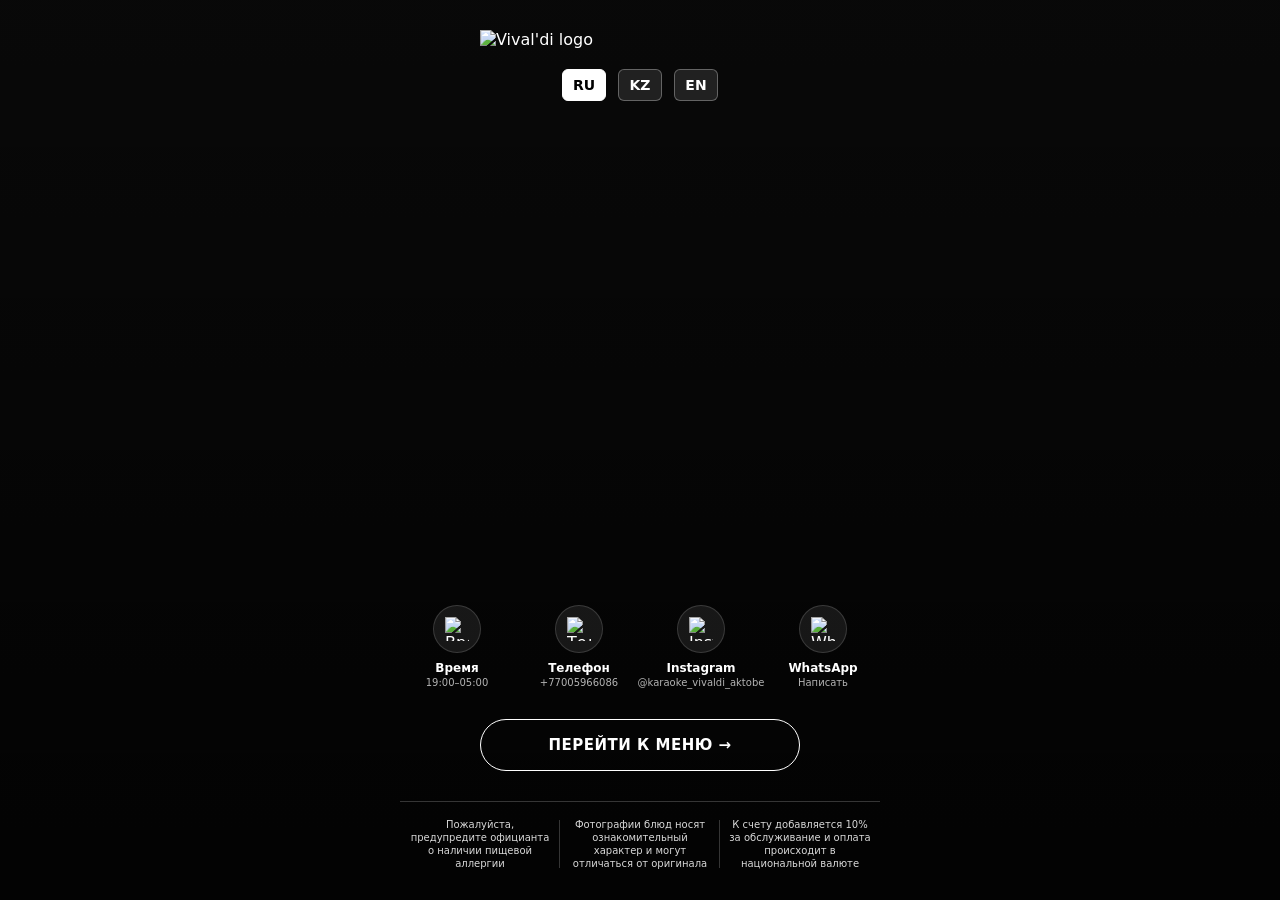
==== index.html @ 63a1ab60 "commit" ====
<!DOCTYPE html>
<html lang="ru">

<head>
    <meta charset="UTF-8">
    <meta name="viewport" content="width=device-width, initial-scale=1.0">
    <title>VIVAL'DI</title>

    <style>
    *,
    *::before,
    *::after {
        box-sizing: border-box;
        margin: 0;
        padding: 0;
    }

    html {
        -webkit-text-size-adjust: 100%;
        /* Добавили надежные шрифты с полной поддержкой казахской кириллицы на первое место */
        font-family: 'Inter', 'Roboto', 'Open Sans', system-ui, -apple-system, BlinkMacSystemFont, 'Segoe UI', Arial, sans-serif;
    }

    body {
        width: 100%;
        min-height: 100vh;
        min-height: 100dvh;
        background-color: #111;
        color: #ffffff;
        overflow-x: hidden;
    }

    /* ФОНОВОЕ ИЗОБРАЖЕНИЕ */
    .bg-wrapper {
        background:
            linear-gradient(
                rgba(0, 0, 0, 0.5),
                rgba(0, 0, 0, 0.85)
            ),
            url('images/402.png') center / cover no-repeat;

        min-height: 100vh;
        min-height: 100dvh;

        display: flex;
        flex-direction: column;
        align-items: center;
        /* Удалили justify-content: center, чтобы контент не сбивался в центр */
    }

    /* ОСНОВНОЙ КОНТЕЙНЕР */
    .page {
        width: 100%;
        max-width: 520px;
        min-height: 100vh;
        min-height: 100dvh;

        padding: 30px 20px 20px;

        display: flex;
        flex-direction: column;
        align-items: center;
    }

    /* ЛОГОТИП */
    .logo {
        width: 320px;
        max-width: 100%;
        height: auto;
        object-fit: contain;
        display: block;
        margin-bottom: 20px;
        mix-blend-mode: screen;
    }

    /* ЯЗЫКИ */
    .languages {
        display: flex;
        justify-content: center;
        align-items: center;
        gap: 12px;
        margin-bottom: 30px;
    }

    .lang-btn {
        text-decoration: none;
        color: #ffffff;
        font-size: 14px;
        font-weight: 700;

        width: 44px;
        height: 32px;

        display: flex;
        align-items: center;
        justify-content: center;

        border-radius: 6px;
        background: rgba(255, 255, 255, 0.1);
        border: 1px solid rgba(255, 255, 255, 0.3);

        transition: all 0.2s ease;
        -webkit-tap-highlight-color: transparent;
    }

    .lang-btn.active,
    .lang-btn:active {
        background: #ffffff;
        color: #000000;
        border-color: #ffffff;
    }

    /* СТИЛИ ДЛЯ КАРТОЧЕК НАПИТКОВ И МЕНЮ */
    .category {
        width: 100%;
        display: flex;
        flex-direction: column;
        gap: 12px;
        margin-bottom: 24px;
    }

    .category-title {
        font-size: 18px;
        font-weight: 700;
        letter-spacing: 1px;
        text-transform: uppercase;
        margin-bottom: 8px;
        color: #ffffff;
    }

    .product {
        position: relative;
        display: flex;
        align-items: center;
        gap: 14px;
        width: 100%;
        min-height: 72px;
        padding: 10px 14px;
        
        background: rgba(255, 255, 255, 0.05);
        border: 1px solid rgba(255, 255, 255, 0.12);
        border-radius: 14px;
        backdrop-filter: blur(10px);
        -webkit-backdrop-filter: blur(10px);
        box-shadow: 0 4px 15px rgba(0, 0, 0, 0.2);
    }

    .product-image {
        width: 48px;
        height: 48px;
        object-fit: contain;
        flex-shrink: 0;
        border-radius: 8px;
    }

    .product-info {
        display: flex;
        flex-direction: column;
        justify-content: center;
        gap: 2px;
        flex: 1;
        min-width: 0;
    }

    .product-title {
        font-size: 14px;
        font-weight: 700;
        color: #ffffff;
        line-height: 1.2;
        white-space: nowrap;
        overflow: hidden;
        text-overflow: ellipsis;
    }

    .product-volume {
        font-size: 12px;
        font-weight: 400;
        color: rgba(255, 255, 255, 0.6);
    }

    .product-price {
        font-size: 15px;
        font-weight: 700;
        color: #ffffff;
        white-space: nowrap;
        margin-left: auto;
        flex-shrink: 0;
        padding-left: 8px;
    }

    /* КОНТАКТЫ */
    .contacts {
        display: grid;
        grid-template-columns: repeat(4, minmax(0, 1fr));
        gap: 8px;
        width: 100%;
        /* margin-top: auto плавно прижмет контакты к нижней части перед кнопкой меню */
        margin-top: auto; 
        margin-bottom: 30px;
    }

    .contact {
        display: flex;
        flex-direction: column;
        align-items: center;
        text-align: center;
        min-width: 0;
    }

    .contact-icon-wrapper {
        width: 48px;
        height: 48px;
        display: flex;
        align-items: center;
        justify-content: center;
        margin-bottom: 8px;
        background: rgba(255, 255, 255, 0.08);
        border-radius: 50%;
        border: 1px solid rgba(255, 255, 255, 0.15);
    }

    .contact-icon-wrapper img {
        width: 24px;
        height: 24px;
        object-fit: contain;
    }

    .contact-text,
    .contact-text a {
        color: #ffffff;
        text-decoration: none;
        font-size: 12px;
        font-weight: 600;
        line-height: 1.2;
    }

    .contact-text span {
        display: block;
        font-size: 10px;
        font-weight: 400;
        color: rgba(255, 255, 255, 0.7);
        margin-top: 2px;
        overflow: hidden;
        text-overflow: ellipsis;
        white-space: nowrap;
    }

    /* КНОПКА МЕНЮ */
    .menu-btn-container {
        width: 100%;
        display: flex;
        justify-content: center;
        margin-bottom: 30px;
    }

    .menu-button {
        display: flex;
        align-items: center;
        justify-content: center;
        gap: 10px;

        width: 100%;
        max-width: 320px;
        height: 52px;

        background: transparent;
        border: 1.5px solid #ffffff;
        border-radius: 30px;

        color: #ffffff;
        text-decoration: none;

        font-size: 15px;
        font-weight: 600;
        letter-spacing: 0.5px;

        transition: all 0.2s ease;
        -webkit-tap-highlight-color: transparent;
    }

    .menu-button:active {
        transform: scale(0.97);
        background: rgba(255, 255, 255, 0.1);
    }

    /* ИНФОРМАЦИОННЫЙ БЛОК */
    .info-block {
        display: flex;
        width: 100%;
        border-top: 1px solid rgba(255, 255, 255, 0.2);
        padding-top: 16px;
        align-items: flex-start;
        margin-bottom: 10px;
    }

    .info-col {
        flex: 1;
        display: flex;
        justify-content: center;
        text-align: center;
        padding: 0 8px;
        position: relative;
    }

    /* РАЗДЕЛИТЕЛИ */
    .info-col:not(:last-child)::after {
        content: '';
        position: absolute;
        right: 0;
        top: 2px;
        bottom: 2px;
        width: 1px;
        background: rgba(255, 255, 255, 0.2);
    }

    .info-text {
        font-size: 10px;
        line-height: 1.3;
        color: rgba(255, 255, 255, 0.85);
    }

    /* МАЛЕНЬКИЕ ЭКРАНЫ */
    @media (max-width: 360px) {
        .contact-text,
        .contact-text a {
            font-size: 11px;
        }
        .contact-icon-wrapper {
            width: 42px;
            height: 42px;
        }
        .contact-icon-wrapper img {
            width: 20px;
            height: 20px;
        }
    }
    </style>
</head>

<body>
    <div class="bg-wrapper">
        <div class="page">

            <!-- ЛОГОТИП -->
            <img
                class="logo"
                src="images/logovi.png"
                alt="Vival'di logo"
            >

            <!-- ЯЗЫКИ -->
            <div class="languages">
                <a href="index.html" class="lang-btn active">RU</a>
                <a href="index_kz.html" class="lang-btn">KZ</a>
                <a href="index_en.html" class="lang-btn">EN</a>
            </div>

            <!-- КОНТАКТЫ -->
            <div class="contacts">

                <!-- ВРЕМЯ РАБОТЫ -->
                <div class="contact">
                    <div class="contact-icon-wrapper">
                        <img src="images/clock.png" alt="Время">
                    </div>

                    <div class="contact-text">
                        Время
                        <span>19:00–05:00</span>
                    </div>
                </div>

                <!-- ТЕЛЕФОН -->
                <div class="contact">
                    <div class="contact-icon-wrapper">
                        <img src="images/phone.png" alt="Телефон">
                    </div>

                    <div class="contact-text">
                        <a href="tel:+77005966086">
                            Телефон
                            <span>+77005966086</span>
                        </a>
                    </div>
                </div>

                <!-- INSTAGRAM -->
                <div class="contact">
                    <div class="contact-icon-wrapper">
                        <img src="images/instagram.png" alt="Instagram">
                    </div>

                    <div class="contact-text">
                        <a
                            href="https://www.instagram.com/karaoke_vivaldi_aktobe"
                            target="_blank"
                            rel="noopener noreferrer"
                        >
                            Instagram
                            <span>@karaoke_vivaldi_aktobe</span>
                        </a>
                    </div>
                </div>

                <!-- WHATSAPP -->
                <div class="contact">
                    <div class="contact-icon-wrapper">
                        <img src="images/whatsapp.png" alt="WhatsApp">
                    </div>

                    <div class="contact-text">
                        <a
                            href="https://wa.me/77005966086"
                            target="_blank"
                            rel="noopener noreferrer"
                        >
                            WhatsApp
                            <span>Написать</span>
                        </a>
                    </div>
                </div>

            </div>

            <!-- КНОПКА ПЕРЕХОДА В МЕНЮ -->
            <div class="menu-btn-container">
                <a class="menu-button" href="vivaldi_menu.html">
                    ПЕРЕЙТИ К МЕНЮ &rarr;
                </a>
            </div>

            <!-- ИНФОРМАЦИЯ ВНИЗУ -->
            <div class="info-block">

                <div class="info-col">
                    <div class="info-text">
                        Пожалуйста, предупредите официанта о наличии пищевой аллергии
                    </div>
                </div>

                <div class="info-col">
                    <div class="info-text">
                        Фотографии блюд носят ознакомительный характер и могут отличаться от оригинала
                    </div>
                </div>

                <div class="info-col">
                    <div class="info-text">
                        К счету добавляется 10% за обслуживание и оплата происходит в национальной валюте
                    </div>
                </div>
            </div>

        </div>
    </div>
</body>

</html>
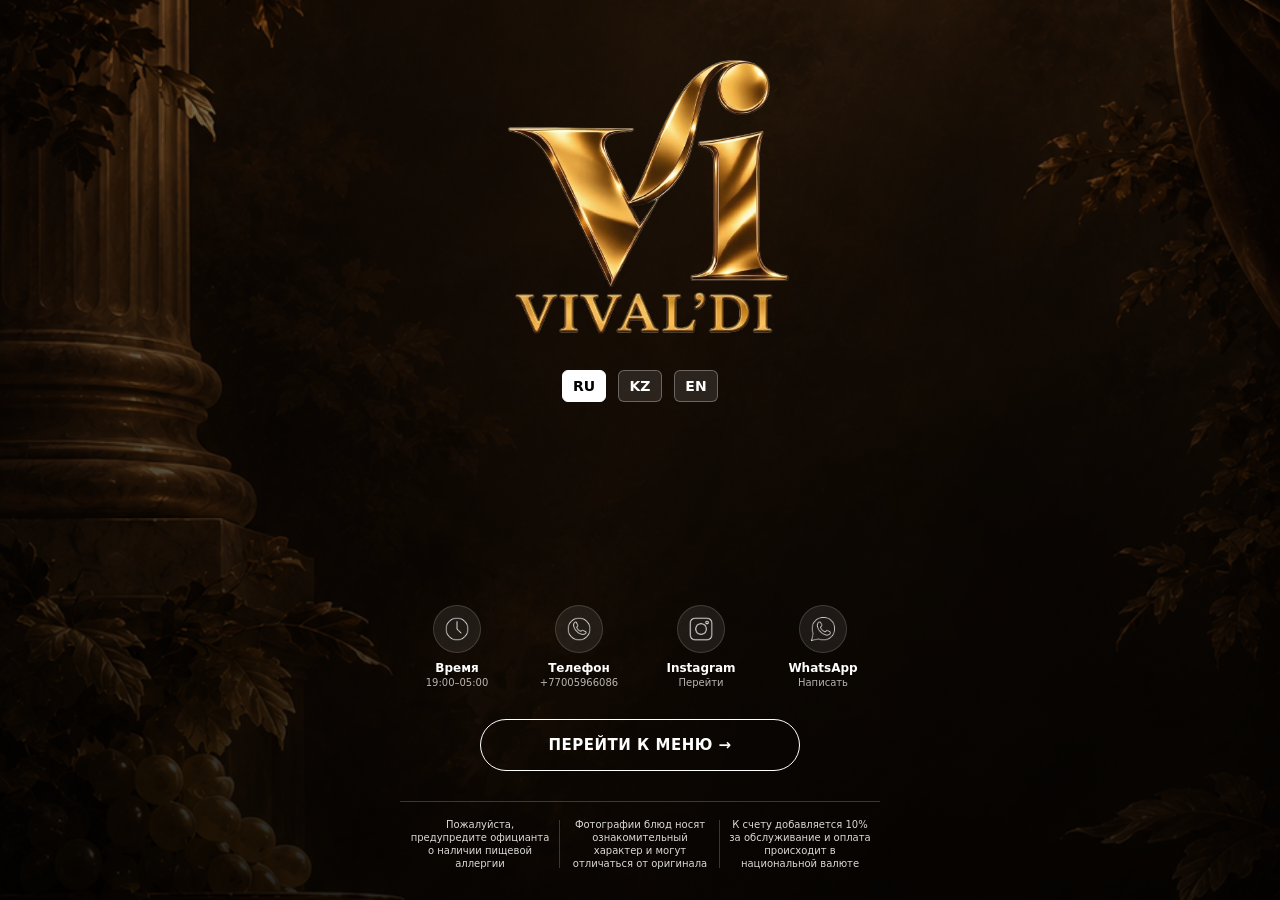
==== commit 62b87588: "changes" ====
--- a/index.html
+++ b/index.html
@@ -397,7 +397,7 @@
                             rel="noopener noreferrer"
                         >
                             Instagram
-                            <span>@karaoke_vivaldi_aktobe</span>
+                            <span>Перейти</span>
                         </a>
                     </div>
                 </div>
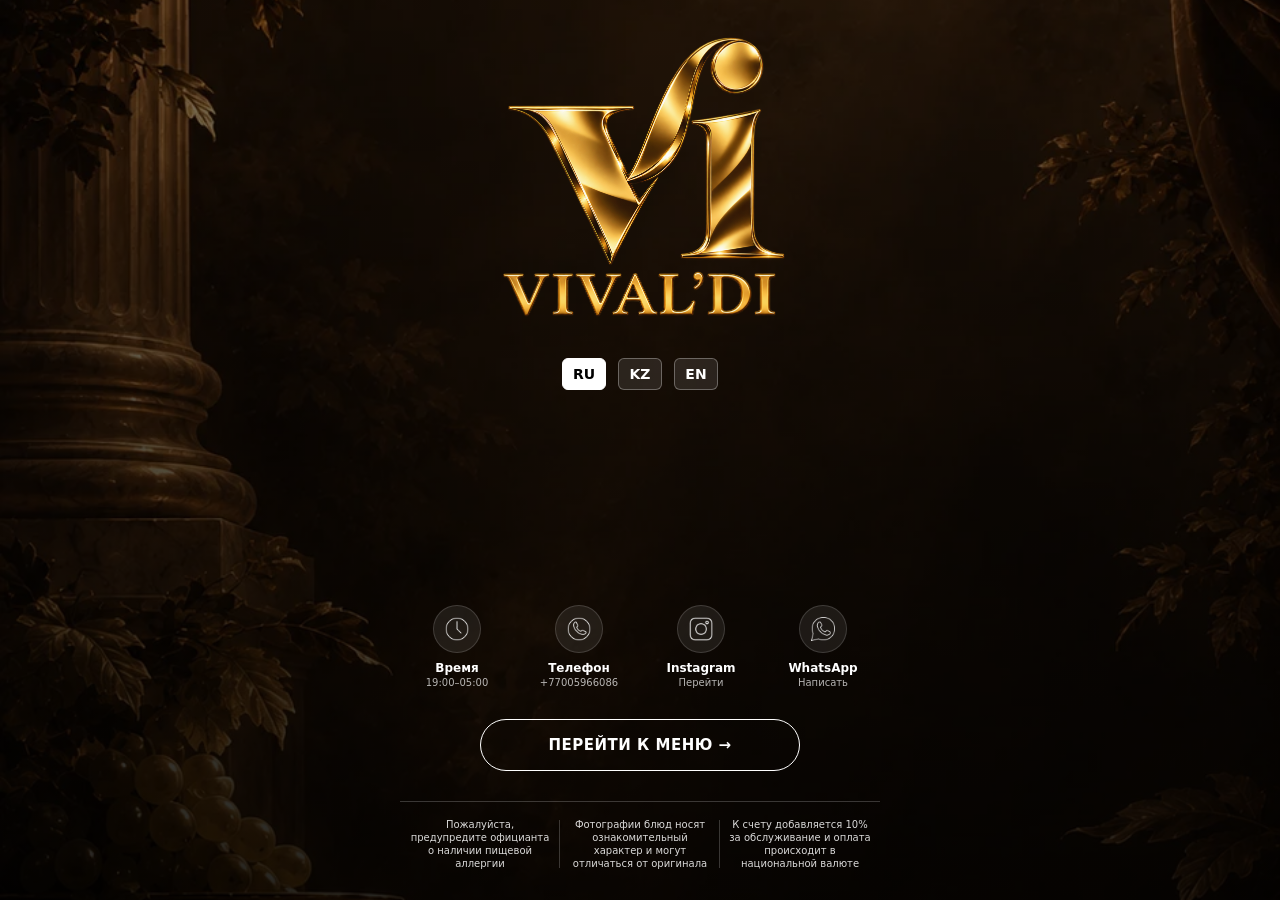
==== commit 560b124a: "changes" ====
--- a/index.html
+++ b/index.html
@@ -37,7 +37,7 @@
                 rgba(0, 0, 0, 0.5),
                 rgba(0, 0, 0, 0.85)
             ),
-            url('images/402.png') center / cover no-repeat;
+            url('images/402.webp') center / cover no-repeat;
 
         min-height: 100vh;
         min-height: 100dvh;
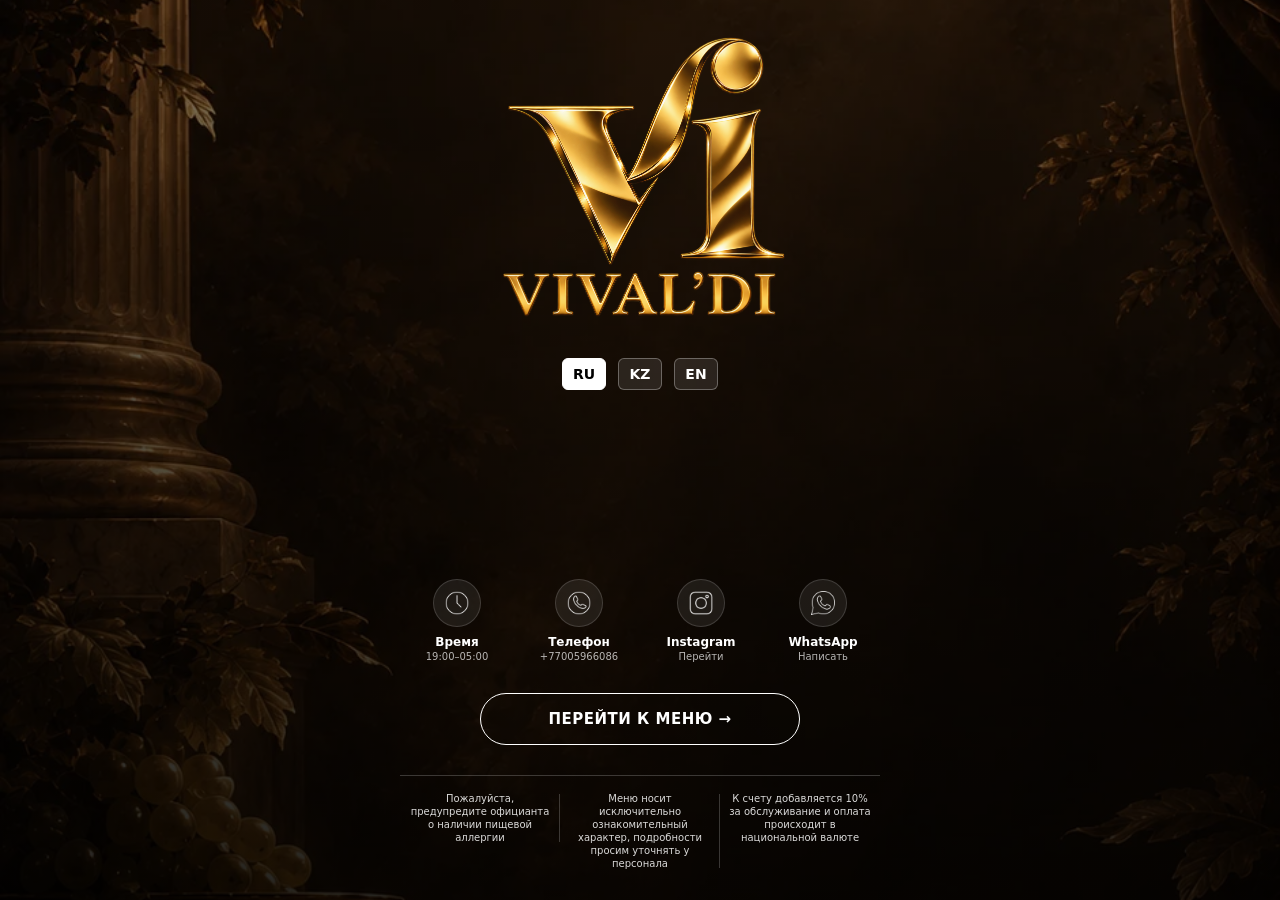
==== commit 3582a575: "yea some changes" ====
--- a/index.html
+++ b/index.html
@@ -440,7 +440,7 @@
 
                 <div class="info-col">
                     <div class="info-text">
-                        Фотографии блюд носят ознакомительный характер и могут отличаться от оригинала
+                        Меню носит исключительно ознакомительный характер, подробности просим уточнять у персонала
                     </div>
                 </div>
 
